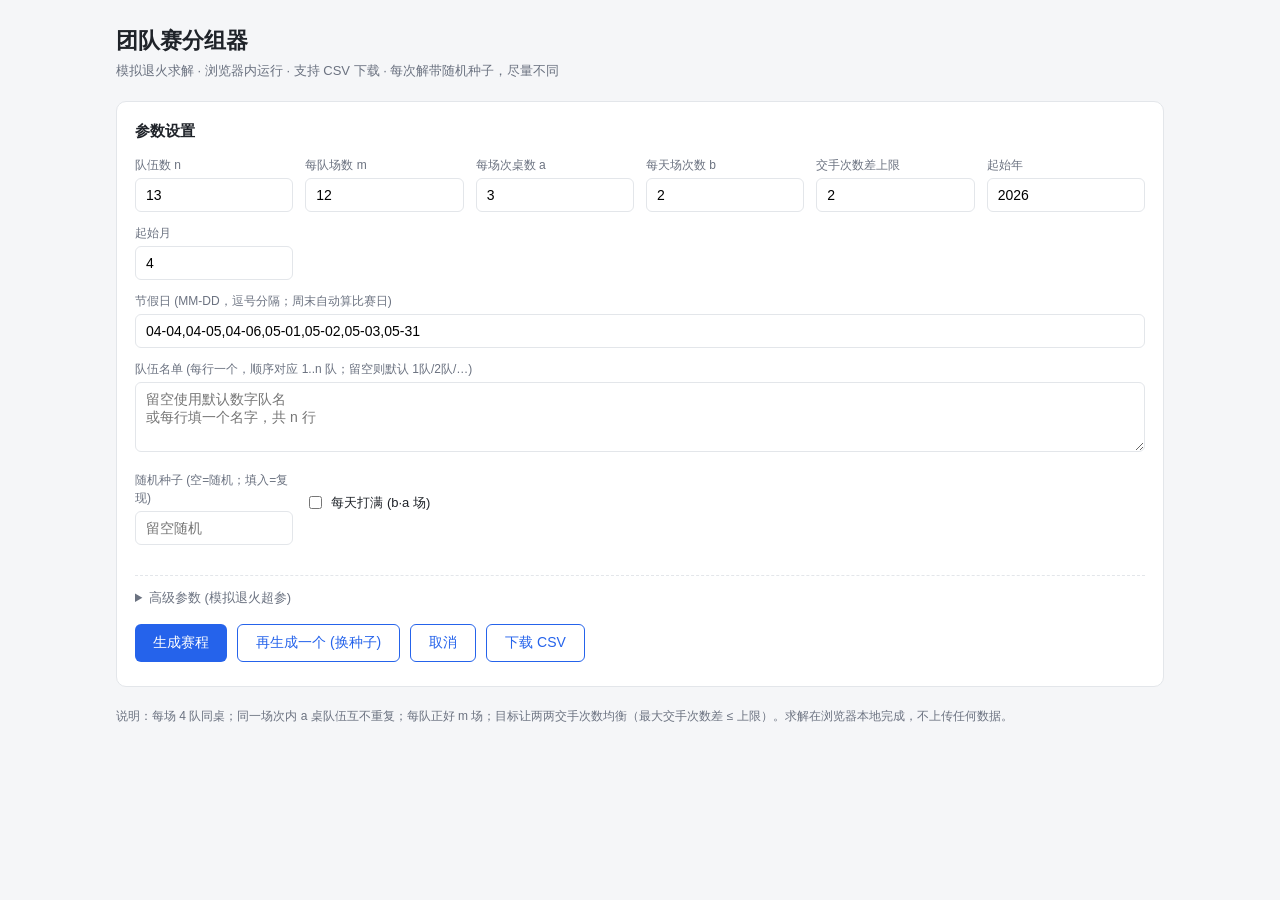
==== tools/scheduler/index.html @ 90d1fb9c "first commit" ====
<!DOCTYPE html>
<html lang="zh-CN">
<head>
<meta charset="UTF-8">
<meta name="viewport" content="width=device-width, initial-scale=1.0">
<title>团队赛分组器</title>
<style>
  :root {
    --bg: #f5f6f8; --card: #ffffff; --border: #e3e6ea; --text: #1f2329;
    --muted: #6b7280; --accent: #2563eb; --accent-d: #1d4ed8; --ok: #16a34a;
    --ok-bg: #dcfce7; --bad: #dc2626; --bad-bg: #fee2e2; --warn: #d97706;
    --warn-bg: #fef3c7; --radius: 10px;
  }
  * { box-sizing: border-box; }
  body { margin: 0; font-family: -apple-system, BlinkMacSystemFont, "Segoe UI", "PingFang SC", "Microsoft YaHei", sans-serif; background: var(--bg); color: var(--text); line-height: 1.5; }
  .wrap { max-width: 1080px; margin: 0 auto; padding: 24px 16px 64px; }
  h1 { font-size: 22px; margin: 0 0 4px; }
  .sub { color: var(--muted); font-size: 13px; margin-bottom: 20px; }
  .card { background: var(--card); border: 1px solid var(--border); border-radius: var(--radius); padding: 18px; margin-bottom: 16px; }
  .card h2 { font-size: 15px; margin: 0 0 14px; display: flex; align-items: center; gap: 8px; }
  .grid { display: grid; grid-template-columns: repeat(auto-fill, minmax(150px, 1fr)); gap: 12px; }
  label { display: block; font-size: 12px; color: var(--muted); margin-bottom: 4px; }
  input[type=number], input[type=text], textarea, select { width: 100%; padding: 8px 10px; border: 1px solid var(--border); border-radius: 6px; font-size: 14px; font-family: inherit; background: #fff; }
  textarea { resize: vertical; min-height: 70px; }
  input:focus, textarea:focus { outline: 2px solid var(--accent); outline-offset: -1px; border-color: var(--accent); }
  input.err { border-color: var(--bad); background: #fff5f5; }
  .hint { font-size: 11px; color: var(--muted); margin-top: 4px; }
  .err-msg { color: var(--bad); font-size: 12px; margin-top: 4px; min-height: 14px; }
  .full { grid-column: 1 / -1; }
  details { margin-top: 12px; border-top: 1px dashed var(--border); padding-top: 12px; }
  summary { cursor: pointer; font-size: 13px; color: var(--muted); user-select: none; }
  .btns { display: flex; gap: 10px; flex-wrap: wrap; margin-top: 16px; }
  button { padding: 9px 18px; border: none; border-radius: 6px; font-size: 14px; font-family: inherit; cursor: pointer; background: var(--accent); color: #fff; transition: background .15s; }
  button:hover:not(:disabled) { background: var(--accent-d); }
  button:disabled { background: #c5cad2; cursor: not-allowed; }
  button.ghost { background: #fff; color: var(--accent); border: 1px solid var(--accent); }
  button.ghost:hover:not(:disabled) { background: #eff4ff; }
  .progress { height: 8px; background: #eef0f3; border-radius: 4px; overflow: hidden; margin-top: 14px; display: none; }
  .progress.show { display: block; }
  .progress > div { height: 100%; width: 0%; background: var(--accent); transition: width .1s; }
  .progress-label { font-size: 12px; color: var(--muted); margin-top: 6px; }
  .quality { display: grid; grid-template-columns: repeat(auto-fill, minmax(140px, 1fr)); gap: 12px; }
  .stat { background: #fafbfc; border: 1px solid var(--border); border-radius: 8px; padding: 12px; }
  .stat .k { font-size: 12px; color: var(--muted); }
  .stat .v { font-size: 20px; font-weight: 600; margin-top: 2px; }
  .stat .v.sm { font-size: 15px; }
  .spread-card { grid-column: 1 / -1; display: flex; align-items: center; gap: 16px; padding: 16px; border-radius: 8px; }
  .spread-card.ok { background: var(--ok-bg); border: 1px solid #bbf7d0; }
  .spread-card.bad { background: var(--bad-bg); border: 1px solid #fecaca; }
  .spread-card .big { font-size: 34px; font-weight: 700; line-height: 1; }
  .spread-card .lbl { font-size: 13px; color: var(--muted); }
  .dist { font-size: 13px; line-height: 1.9; }
  .dist span { display: inline-block; background: #eef2ff; color: var(--accent-d); padding: 1px 8px; border-radius: 10px; margin: 2px 4px 2px 0; }
  .banner { padding: 10px 14px; border-radius: 8px; font-size: 13px; margin-bottom: 12px; }
  .banner.warn { background: var(--warn-bg); color: #92400e; border: 1px solid #fde68a; }
  .banner.err { background: var(--bad-bg); color: #991b1b; border: 1px solid #fecaca; }
  .banner.ok { background: var(--ok-bg); color: #166534; border: 1px solid #bbf7d0; }
  #preview { max-height: 520px; overflow: auto; }
  .day-card { border: 1px solid var(--border); border-radius: 8px; margin-bottom: 10px; overflow: hidden; }
  .day-card .dh { background: #f0f4ff; padding: 8px 12px; font-size: 13px; font-weight: 600; }
  table { border-collapse: collapse; width: 100%; font-size: 13px; }
  th, td { border: 1px solid var(--border); padding: 6px 10px; text-align: center; white-space: nowrap; }
  th { background: #fafbfc; font-weight: 600; color: var(--muted); }
  td.slot { background: #fafbfc; font-weight: 600; color: var(--muted); width: 64px; }
  .muted { color: var(--muted); }
  .seed-tag { font-family: ui-monospace, Consolas, monospace; background: #f0f4ff; padding: 2px 8px; border-radius: 6px; font-size: 13px; }
  .footer { color: var(--muted); font-size: 12px; margin-top: 20px; }
</style>
</head>
<body>
<div class="wrap">
  <h1>团队赛分组器</h1>
  <div class="sub">模拟退火求解 · 浏览器内运行 · 支持 CSV 下载 · 每次解带随机种子，尽量不同</div>

  <div class="card">
    <h2>参数设置</h2>
    <div class="grid">
      <div><label>队伍数 n</label><input type="number" id="n" value="13" min="4"></div>
      <div><label>每队场数 m</label><input type="number" id="m" value="12" min="0"></div>
      <div><label>每场次桌数 a</label><input type="number" id="a" value="3" min="1"></div>
      <div><label>每天场次数 b</label><input type="number" id="b" value="2" min="1"></div>
      <div><label>交手次数差上限</label><input type="number" id="x" value="2" min="0"></div>
      <div><label>起始年</label><input type="number" id="year" value="2026" min="2000"></div>
      <div><label>起始月</label><input type="number" id="month" value="4" min="1" max="12"></div>
      <div class="full"><label>节假日 (MM-DD，逗号分隔；周末自动算比赛日)</label><input type="text" id="holidays" value="04-04,04-05,04-06,05-01,05-02,05-03,05-31"></div>
      <div class="full"><label>队伍名单 (每行一个，顺序对应 1..n 队；留空则默认 1队/2队/…)</label><textarea id="names" placeholder="留空使用默认数字队名&#10;或每行填一个名字，共 n 行"></textarea></div>
      <div><label>随机种子 (空=随机；填入=复现)</label><input type="text" id="seed" placeholder="留空随机"></div>
      <div><label>&nbsp;</label><label style="display:flex;align-items:center;gap:6px;font-size:13px;color:var(--text);cursor:pointer"><input type="checkbox" id="full" style="width:auto"> 每天打满 (b·a 场)</label></div>
    </div>
    <div class="err-msg" id="validateErr"></div>

    <details>
      <summary>高级参数 (模拟退火超参)</summary>
      <div class="grid" style="margin-top:12px">
        <div><label>maxSteps</label><input type="number" id="maxSteps" value="60000" min="1000"></div>
        <div><label>initTemp</label><input type="number" id="initTemp" value="3.2" step="0.1"></div>
        <div><label>cooling</label><input type="number" id="cooling" value="0.99975" step="0.00005"></div>
        <div><label>restarts</label><input type="number" id="restarts" value="8" min="1"></div>
      </div>
    </details>

    <div class="btns">
      <button id="genBtn">生成赛程</button>
      <button id="regenBtn" class="ghost" disabled>再生成一个 (换种子)</button>
      <button id="cancelBtn" class="ghost" disabled>取消</button>
      <button id="dlBtn" class="ghost" disabled>下载 CSV</button>
    </div>
    <div class="progress" id="progress"><div id="progressBar"></div></div>
    <div class="progress-label" id="progressLabel"></div>
  </div>

  <div id="bannerHost"></div>

  <div class="card" id="qualityCard" style="display:none">
    <h2>解质量</h2>
    <div id="qualityBody"></div>
  </div>

  <div class="card" id="previewCard" style="display:none">
    <h2>赛程预览</h2>
    <div id="preview"></div>
  </div>

  <div class="footer">说明：每场 4 队同桌；同一场次内 a 桌队伍互不重复；每队正好 m 场；目标让两两交手次数均衡（最大交手次数差 ≤ 上限）。求解在浏览器本地完成，不上传任何数据。</div>
</div>

<!-- ============ Web Worker 源码（PRNG + SA 求解器 + 增量 pair_count） ============ -->
<script id="worker-src" type="javascript/worker">
"use strict";

// ---------- 可种子化 PRNG (mulberry32) ----------
function mulberry32(seed) {
  let a = seed >>> 0;
  return function () {
    a |= 0; a = (a + 0x6D2B79F5) | 0;
    let t = Math.imul(a ^ (a >>> 15), 1 | a);
    t = (t + Math.imul(t ^ (t >>> 7), 61 | t)) ^ t;
    return ((t ^ (t >>> 14)) >>> 0) / 4294967296;
  };
}
class Rng {
  constructor(seed) { this._r = mulberry32(seed); }
  next() { return this._r(); }
  int(n) { return Math.floor(this._r() * n); }          // [0, n)
  random() { return this._r(); }
  choice(arr) { return arr[this.int(arr.length)]; }
  shuffle(arr) {
    for (let i = arr.length - 1; i > 0; i--) {
      const j = this.int(i + 1);
      const tmp = arr[i]; arr[i] = arr[j]; arr[j] = tmp;
    }
    return arr;
  }
  // 从 [0,n) 中取 2 个不同整数
  sampleInt2(n) {
    const i = this.int(n);
    let j = this.int(n - 1);
    if (j >= i) j++;
    return [i, j];
  }
  // 带权有放回采样，返回数组
  choices(arr, weights, k) {
    let total = 0;
    for (let i = 0; i < weights.length; i++) total += weights[i];
    const out = [];
    for (let kk = 0; kk < k; kk++) {
      let r = this._r() * total;
      let idx = arr.length - 1;
      for (let j = 0; j < arr.length; j++) {
        r -= weights[j];
        if (r <= 0) { idx = j; break; }
      }
      out.push(arr[idx]);
    }
    return out;
  }
}

// ---------- 求解器 ----------
let cancelled = false;

function solve(params, post) {
  const n = params.n, m = params.m, a = params.a, b = params.b;
  const exactlyFullDays = !!params.exactlyFullDays;
  const pairDiffMax = params.pairDiffMax;
  const maxSteps = params.maxSteps, initTemp = params.initTemp;
  const cooling = params.cooling, restarts = params.restarts;
  const seed = params.seed >>> 0;

  // ---- 参数校验 ----
  if (n < 4) throw new Error("无解：n 必须 >= 4");
  if (m < 0) throw new Error("无解：m 不能为负");
  if (a <= 0) throw new Error("无解：a 必须 > 0");
  if (b < 1) throw new Error("无解：b 必须 >= 1");
  if (pairDiffMax < 0) throw new Error("无解：交手次数差上限不能为负");
  const nm = n * m;
  if (nm % 4 !== 0) throw new Error("无解：n*m=" + nm + " 不能被 4 整除（总人次须能凑成 4 队同桌）");
  const totalGames = Math.floor(nm / 4);
  const dayCapacity = b * a;
  if (exactlyFullDays && totalGames % dayCapacity !== 0)
    throw new Error("无解：要求每天打满时，总场次 " + totalGames + " 必须能被 b·a=" + dayCapacity + " 整除");

  // ---- 空赛程 ----
  if (totalGames === 0) {
    return { ok: true, result: { totalGames: 0, minDays: 0, dayCapacity, days: [] },
      spread: 0, minPair: 0, maxPair: 0, avgPair: 0, pairHist: {0: 0}, neverPlayed: [],
      perTeamCounts: new Array(n).fill(0), finalScore: 0, restartsUsed: 0, earlyStop: true, seed };
  }

  const rng = new Rng(seed);

  // ---- 场次容量规划（仅依赖 a，与 b 无关）----
  const fullSlots = Math.floor(totalGames / a);
  const tailGames = totalGames % a;
  const gamesPerSlot = [];
  for (let s = 0; s < fullSlots; s++) gamesPerSlot.push(a);
  if (tailGames > 0) gamesPerSlot.push(tailGames);
  const slotCount = gamesPerSlot.length;
  const slotTeamCounts = gamesPerSlot.map(g => 4 * g);

  const teams = []; for (let i = 0; i < n; i++) teams.push(i);
  const totalPairs = (n * (n - 1)) / 2;

  // ---- 增量 pair_count 状态 ----
  // pc: 平坦数组 n*n，仅用 i<j 处存该对交手次数
  // countFreq[c] = 交手次数恰为 c 的对数；据此 O(1)~O(spread) 维护 min/max
  let pc, countFreq, sq, minCount, maxCount, cfLenM;
  function resetState() {
    pc = new Int32Array(n * n);
    countFreq = new Int32Array(m + 2);
    cfLenM = countFreq.length - 1;
    countFreq[0] = totalPairs;
    sq = 0; minCount = 0; maxCount = 0;
  }
  function bump(idx, d) {
    const old = pc[idx];
    const neu = old + d;
    pc[idx] = neu;
    sq += neu * neu - old * old;
    countFreq[old]--;
    countFreq[neu]++;
    if (neu > maxCount) maxCount = neu;
    if (neu < minCount) minCount = neu;
    if (countFreq[old] === 0) {
      if (old === maxCount) { while (maxCount > 0 && countFreq[maxCount] === 0) maxCount--; }
      if (old === minCount) { while (minCount < cfLenM && countFreq[minCount] === 0) minCount++; }
    }
  }
  // 一桌 4 队的 6 个对（i<j），压入缓冲
  function pushTableDeltas(table, d) {
    const x0 = table[0], x1 = table[1], x2 = table[2], x3 = table[3];
    const ps = [
      [x0 < x1 ? x0 : x1, x0 < x1 ? x1 : x0],
      [x0 < x2 ? x0 : x2, x0 < x2 ? x2 : x0],
      [x0 < x3 ? x0 : x3, x0 < x3 ? x3 : x0],
      [x1 < x2 ? x1 : x2, x1 < x2 ? x2 : x1],
      [x1 < x3 ? x1 : x3, x1 < x3 ? x3 : x1],
      [x2 < x3 ? x2 : x3, x2 < x3 ? x3 : x2],
    ];
    for (let k = 0; k < 6; k++) {
      const i = ps[k][0], j = ps[k][1];
      DBUF[DLEN++] = i * n + j; DBUF[DLEN++] = d;
    }
  }
  // 复用的增量缓冲（idx, delta 交替）
  let DBUF = new Int32Array(2048);
  let DLEN = 0;
  function applyDeltas() { for (let i = 0; i < DLEN; i += 2) bump(DBUF[i], DBUF[i + 1]); }
  function revertDeltas() { for (let i = 0; i < DLEN; i += 2) bump(DBUF[i], -DBUF[i + 1]); }
  function score() {
    const spread = maxCount - minCount;
    const penalty = spread > pairDiffMax ? spread - pairDiffMax : 0;
    // 0 次对（从未交手）给予高权重惩罚，与硬约束 penalty 同量级，
    // 促使 SA 优先消除"从未交手"再优化交手均衡度。
    // countFreq[0] 即当前交手 0 次的对数，O(1) 可得。
    const zeroCount = countFreq[0];
    return penalty * 100000 + zeroCount * 100000 + spread * 1000 + sq;
  }

  function applyAllTables(slotGames) {
    for (let s = 0; s < slotCount; s++)
      for (let g = 0; g < slotGames[s].length; g++)
        pushTableDeltasAndBump(slotGames[s][g]);
  }
  function pushTableDeltasAndBump(table) { // 直接 bump（初始化用）
    const x0 = table[0], x1 = table[1], x2 = table[2], x3 = table[3];
    const ps = [
      [x0 < x1 ? x0 : x1, x0 < x1 ? x1 : x0],
      [x0 < x2 ? x0 : x2, x0 < x2 ? x2 : x0],
      [x0 < x3 ? x0 : x3, x0 < x3 ? x3 : x0],
      [x1 < x2 ? x1 : x2, x1 < x2 ? x2 : x1],
      [x1 < x3 ? x1 : x3, x1 < x3 ? x3 : x1],
      [x2 < x3 ? x2 : x3, x2 < x3 ? x3 : x2],
    ];
    for (let k = 0; k < 6; k++) bump(ps[k][0] * n + ps[k][1], 1);
  }

  function teamInSlot(t, s) {
    const games = slotGames[s];
    for (let g = 0; g < games.length; g++) {
      const tb = games[g];
      if (tb[0] === t || tb[1] === t || tb[2] === t || tb[3] === t) return true;
    }
    return false;
  }

  let slotGames; // 当前解（可变）

  // ---- 随机构造队伍-场次分配 ----
  // 策略：每队按"剩余容量大的场次优先"贪心选择（保证高受限场景可行），
  // 并以 35% 概率随机扰动（保留解多样性，SA 邻域进一步分化）。
  // 原 Python 版纯加权随机在大规模(如每队近填满所有场次)时极易卡死，此为鲁棒改进。
  function buildInitialSlotTeams() {
    for (let attempt = 0; attempt < 2000; attempt++) {
      const capacities = slotTeamCounts.slice();
      const sTeams = []; for (let s = 0; s < slotCount; s++) sTeams.push([]);
      const tSlots = []; for (let t = 0; t < n; t++) tSlots.push(new Set());
      const order = teams.slice(); rng.shuffle(order);
      let ok = true;
      for (let oi = 0; oi < n; oi++) {
        const t = order[oi];
        const picked = [];
        for (let k = 0; k < m; k++) {
          const candidates = [];
          for (let s = 0; s < slotCount; s++) {
            if (capacities[s] > 0 && !tSlots[t].has(s)) candidates.push(s);
          }
          if (candidates.length === 0) { ok = false; break; }
          // 容量大的场次优先（更易满足高受限分配），辅以随机扰动
          candidates.sort(function (s1, s2) { return capacities[s2] - capacities[s1]; });
          let s;
          if (rng.random() < 0.65) s = candidates[0];
          else s = candidates[rng.int(candidates.length)];
          capacities[s]--;
          tSlots[t].add(s);
          picked.push(s);
        }
        if (!ok) break;
        for (let pi = 0; pi < picked.length; pi++) sTeams[picked[pi]].push(t);
      }
      if (!ok) continue;
      let bad = false;
      for (let s = 0; s < slotCount; s++) if (capacities[s] !== 0 || sTeams[s].length !== slotTeamCounts[s]) { bad = true; break; }
      if (bad) continue;
      return sTeams;
    }
    return null;
  }
  function slotTeamsToGames(sTeams) {
    const sg = [];
    for (let s = 0; s < slotCount; s++) {
      const sh = sTeams[s].slice(); rng.shuffle(sh);
      const games = [];
      for (let i = 0; i < gamesPerSlot[s]; i++) games.push(sh.slice(4 * i, 4 * i + 4));
      sg.push(games);
    }
    return sg;
  }
  function deepCopy(sg) {
    const out = [];
    for (let s = 0; s < sg.length; s++) {
      const slot = sg[s], cs = [];
      for (let g = 0; g < slot.length; g++) cs.push(slot[g].slice());
      out.push(cs);
    }
    return out;
  }

  // ---- 邻域：返回 { commit } 并填充 DBUF/DLEN（增量已应用，拒绝时需 revert）----
  function propose() {
    DLEN = 0;
    const moveType = rng.random() < 0.55 ? 0 : 1;
    if (moveType === 0 && slotCount >= 2) {
      for (let tr = 0; tr < 80; tr++) {
        const p = rng.sampleInt2(slotCount);
        const s1 = p[0], s2 = p[1];
        const g1 = slotGames[s1].length, g2 = slotGames[s2].length;
        const ta1 = rng.int(g1), p1 = rng.int(4);
        const ta2 = rng.int(g2), p2 = rng.int(4);
        const x = slotGames[s1][ta1][p1];
        const y = slotGames[s2][ta2][p2];
        if (x === y) continue;
        if (teamInSlot(x, s2) || teamInSlot(y, s1)) continue;
        const newT1 = slotGames[s1][ta1].slice(); newT1[p1] = y;
        const newT2 = slotGames[s2][ta2].slice(); newT2[p2] = x;
        pushTableDeltas(slotGames[s1][ta1], -1);
        pushTableDeltas(slotGames[s2][ta2], -1);
        pushTableDeltas(newT1, 1);
        pushTableDeltas(newT2, 1);
        return { commit: () => { slotGames[s1][ta1] = newT1; slotGames[s2][ta2] = newT2; } };
      }
    }
    // 场次内重排
    const s = rng.int(slotCount);
    const oldTables = slotGames[s];
    const flat = [];
    for (let g = 0; g < oldTables.length; g++) flat.push(oldTables[g][0], oldTables[g][1], oldTables[g][2], oldTables[g][3]);
    rng.shuffle(flat);
    const newTables = [];
    for (let i = 0; i < gamesPerSlot[s]; i++) newTables.push(flat.slice(4 * i, 4 * i + 4));
    for (let g = 0; g < oldTables.length; g++) pushTableDeltas(oldTables[g], -1);
    for (let g = 0; g < newTables.length; g++) pushTableDeltas(newTables[g], 1);
    return { commit: () => { slotGames[s] = newTables; } };
  }

  // ---- 主循环 ----
  let overall = null; // { slotGames, score, min, max }
  let restartsUsed = 0;
  let earlyStop = false;

  for (let r = 0; r < restarts; r++) {
    restartsUsed = r + 1;
    const sTeams = buildInitialSlotTeams();
    if (!sTeams) continue;
    slotGames = slotTeamsToGames(sTeams);
    resetState();
    applyAllTables(slotGames);
    let curScore = score();
    let bestScore = curScore;
    let bestMin = minCount, bestMax = maxCount, bestZero = countFreq[0];
    let bestSG = deepCopy(slotGames);

    let temp = initTemp;
    for (let step = 0; step < maxSteps; step++) {
      const move = propose();
      const snapMin = minCount, snapMax = maxCount;
      applyDeltas();
      const newScore = score();
      const delta = newScore - curScore;
      if (delta <= 0 || (temp > 1e-12 && rng.random() < Math.exp(-delta / temp))) {
        move.commit();
        curScore = newScore;
        if (curScore < bestScore) {
          bestScore = curScore; bestMin = minCount; bestMax = maxCount; bestZero = countFreq[0]; bestSG = deepCopy(slotGames);
        }
      } else {
        revertDeltas();
        minCount = snapMin; maxCount = snapMax;
      }
      temp *= cooling;

      if ((step & 8191) === 0) {
        if (post) post.progress((r * maxSteps + step) / (restarts * maxSteps), maxCount - minCount);
        if (cancelled) return { aborted: true };
      }
      // 早停条件：spread 达标 且 不存在从未交手的对组
      if (maxCount - minCount <= pairDiffMax && countFreq[0] === 0) { earlyStop = true; break; }
    }
    if (!overall || bestScore < overall.score) overall = { slotGames: bestSG, score: bestScore, min: bestMin, max: bestMax, zero: bestZero };
    // restart 间早停：best 解 spread 达标 且 无 0 次对
    if (bestMax - bestMin <= pairDiffMax && bestZero === 0) { earlyStop = true; break; }
  }

  if (!overall) throw new Error("未找到可行初始排程，请尝试调整 n/m/a 参数");

  // ---- 由最优解重建统计与赛程 ----
  const bestSG = overall.slotGames;
  // 重算 pc/pairHist/neverPlayed/perTeamCounts
  const pcFinal = new Int32Array(n * n);
  const perTeam = new Int32Array(n);
  for (let s = 0; s < bestSG.length; s++) {
    for (let g = 0; g < bestSG[s].length; g++) {
      const tb = bestSG[s][g];
      perTeam[tb[0]]++; perTeam[tb[1]]++; perTeam[tb[2]]++; perTeam[tb[3]]++;
      const xs = [tb[0], tb[1], tb[2], tb[3]];
      for (let i = 0; i < 4; i++) for (let j = i + 1; j < 4; j++) {
        const lo = xs[i] < xs[j] ? xs[i] : xs[j], hi = xs[i] < xs[j] ? xs[j] : xs[i];
        pcFinal[lo * n + hi]++;
      }
    }
  }
  const hist = {};
  let minP = Infinity, maxP = -Infinity, sumP = 0, countP = 0;
  const neverPlayed = [];
  for (let i = 0; i < n; i++) {
    for (let j = i + 1; j < n; j++) {
      const c = pcFinal[i * n + j];
      hist[c] = (hist[c] || 0) + 1;
      if (c < minP) minP = c;
      if (c > maxP) maxP = c;
      sumP += c; countP++;
      if (c === 0) neverPlayed.push([i + 1, j + 1]);
    }
  }
  const spread = maxP - minP;
  // 最终判定：spread 达标 且 不存在从未交手的对组（0 次对）
  const ok = spread <= pairDiffMax && neverPlayed.length === 0;

  // ---- 转天结构（受 b 控制）----
  const flat = [];
  for (let s = 0; s < bestSG.length; s++) for (let g = 0; g < bestSG[s].length; g++) flat.push(bestSG[s][g]);
  const minDays = Math.ceil(totalGames / dayCapacity);
  const days = [];
  let idx = 0;
  for (let day = 1; day <= minDays; day++) {
    const today = flat.slice(idx, idx + dayCapacity);
    idx += today.length;
    const slots = [];
    for (let s = 0; s < b; s++) {
      const slotGamesDay = today.slice(s * a, s * a + a);
      // 转 1-based
      const g1 = [];
      for (let g = 0; g < slotGamesDay.length; g++) {
        const t = slotGamesDay[g];
        g1.push([t[0] + 1, t[1] + 1, t[2] + 1, t[3] + 1]);
      }
      slots.push(g1);
    }
    days.push({ day, slots });
  }

  return {
    ok,
    result: { totalGames, minDays, dayCapacity, days },
    spread, minPair: minP, maxPair: maxP, avgPair: sumP / countP,
    pairHist: hist, neverPlayed,
    perTeamCounts: Array.from(perTeam),
    finalScore: overall.score, restartsUsed, earlyStop, seed
  };
}

// ---------- Worker 入口 ----------
self.onmessage = function (e) {
  const msg = e.data;
  if (msg.type === "cancel") { cancelled = true; return; }
  if (msg.type === "run") {
    cancelled = false;
    try {
      const res = solve(msg.params, {
        progress: function (ratio, spread) { self.postMessage({ type: "progress", ratio: ratio, spread: spread }); }
      });
      if (res && res.aborted) { self.postMessage({ type: "cancelled" }); return; }
      self.postMessage({ type: "done", payload: res });
    } catch (err) {
      self.postMessage({ type: "error", message: err.message });
    }
  }
};
</script>

<!-- ============ 主线程：UI / 校验 / 渲染 / CSV 下载 ============ -->
<script>
"use strict";
(function () {
  const $ = (id) => document.getElementById(id);
  const ordMap = ["一", "二", "三", "四", "五", "六", "七", "八", "九", "十"];

  // ---------- 随机种子 ----------
  function randomSeed() {
    if (window.crypto && window.crypto.getRandomValues) {
      const arr = new Uint32Array(1);
      window.crypto.getRandomValues(arr);
      return arr[0];
    }
    return ((Date.now() ^ 0x5BF03635) >>> 0);
  }
  function parseSeed(s) {
    if (s == null) return null;
    s = String(s).trim();
    if (s === "") return null;
    // 支持十进制或 0x 十六进制
    let v = /^0x[0-9a-f]+$/i.test(s) ? parseInt(s, 16) : parseInt(s, 10);
    if (!isFinite(v) || isNaN(v)) return null;
    return v >>> 0;
  }

  // ---------- 队名 ----------
  function buildTeamNames(n, rawNames) {
    if (rawNames == null) {
      const arr = []; for (let i = 0; i < n; i++) arr.push((i + 1) + "队"); return arr;
    }
    return rawNames.slice();
  }
  function parseNames(text, n) {
    if (text == null) return null;
    text = text.trim();
    if (text === "") return null;
    const lines = text.split(/\r?\n/).map(l => l.trim()).filter(l => l !== "");
    if (lines.length !== n)
      throw new Error("名单行数 " + lines.length + " 与队伍数 " + n + " 不符（每行一个名字，顺序对应 1..n 队）");
    const seen = new Set();
    for (const l of lines) {
      if (seen.has(l)) throw new Error("名单存在重复名字：「" + l + "」");
      seen.add(l);
    }
    return lines;
  }

  // ---------- 日期生成 ----------
  function generateDates(numDays, startYear, startMonth, holidays) {
    if (numDays <= 0) return [];
    const set = new Set(holidays);
    const out = [];
    const d = new Date(startYear, startMonth - 1, 1);
    let guard = 0;
    while (out.length < numDays && guard < 366 * 20) {
      const mm = String(d.getMonth() + 1).padStart(2, "0");
      const dd = String(d.getDate()).padStart(2, "0");
      const mmdd = mm + "-" + dd;
      const dow = d.getDay();
      if (dow === 0 || dow === 6 || set.has(mmdd)) out.push(d.getFullYear() + "-" + mm + "-" + dd);
      d.setDate(d.getDate() + 1);
      guard++;
    }
    if (out.length < numDays) throw new Error("在起始日起 20 年内未能凑够 " + numDays + " 个比赛日，请检查节假日/起始月");
    return out;
  }

  // ---------- CSV ----------
  function csvCell(v) {
    if (v === "" || v == null) return "";
    const s = String(v);
    if (/[",\r\n]/.test(s)) return '"' + s.replace(/"/g, '""') + '"';
    return s;
  }
  function buildCsv(days, teamNames, dates, maxTables) {
    const lines = [];
    const header = ["日期"];
    for (let t = 0; t < maxTables; t++) {
      const name = t < ordMap.length ? "第" + ordMap[t] + "桌" : "第" + (t + 1) + "桌";
      header.push(name + "队伍1", name + "队伍2", name + "队伍3", name + "队伍4");
      if (t !== maxTables - 1) header.push("");
    }
    lines.push(header.map(csvCell).join(","));
    for (let d = 0; d < days.length; d++) {
      const date = dates[d] || "";
      for (let s = 0; s < days[d].slots.length; s++) {
        const games = days[d].slots[s];
        const row = [date];
        for (let t = 0; t < maxTables; t++) {
          if (t < games.length) {
            const g = games[t];
            row.push(teamNames[g[0] - 1], teamNames[g[1] - 1], teamNames[g[2] - 1], teamNames[g[3] - 1]);
          } else {
            row.push("", "", "", "");
          }
          if (t !== maxTables - 1) row.push("");
        }
        lines.push(row.map(csvCell).join(","));
      }
    }
    return lines.join("\r\n");
  }
  function downloadCsv(text, filename) {
    const blob = new Blob(["﻿" + text], { type: "text/csv;charset=utf-8;" });
    const url = URL.createObjectURL(blob);
    const a = document.createElement("a");
    a.href = url; a.download = filename;
    document.body.appendChild(a); a.click();
    document.body.removeChild(a);
    setTimeout(() => URL.revokeObjectURL(url), 1000);
  }

  // ---------- 输入读取与校验 ----------
  function readParams(allowRandomSeed) {
    const n = parseInt($("n").value, 10);
    const m = parseInt($("m").value, 10);
    const a = parseInt($("a").value, 10);
    const b = parseInt($("b").value, 10);
    const x = parseInt($("x").value, 10);
    const maxSteps = parseInt($("maxSteps").value, 10);
    const initTemp = parseFloat($("initTemp").value);
    const cooling = parseFloat($("cooling").value);
    const restarts = parseInt($("restarts").value, 10);
    const full = $("full").checked;
    const year = parseInt($("year").value, 10);
    const month = parseInt($("month").value, 10);
    const holidays = $("holidays").value.split(",").map(s => s.trim()).filter(s => s !== "");

    const errs = [];
    if (!(n >= 4)) errs.push("队伍数 n 需 ≥ 4");
    if (!(m >= 0)) errs.push("每队场数 m 需 ≥ 0");
    if (!(a >= 1)) errs.push("每场次桌数 a 需 ≥ 1");
    if (!(b >= 1)) errs.push("每天场次数 b 需 ≥ 1");
    if (!(x >= 0)) errs.push("交手次数差上限需 ≥ 0");
    if (n * m % 4 !== 0) errs.push("n·m=" + (n * m) + " 不能被 4 整除（总人次须能凑成 4 队同桌）");
    if (full && n * m / 4 % (b * a) !== 0) errs.push("开启“每天打满”时，总场次须能被 b·a=" + (b * a) + " 整除");
    if (!(maxSteps >= 1000)) errs.push("maxSteps 需 ≥ 1000");
    if (!(restarts >= 1)) errs.push("restarts 需 ≥ 1");
    if (!(initTemp > 0)) errs.push("initTemp 需 > 0");
    if (!(cooling > 0 && cooling < 1)) errs.push("cooling 需在 (0,1) 之间");

    let rawNames = null;
    try { rawNames = parseNames($("names").value, n); }
    catch (e) { errs.push(e.message); }

    let seed = parseSeed($("seed").value);
    if (seed == null && allowRandomSeed) seed = randomSeed();

    if (errs.length) return { errs };

    // 可行性警告（不阻断生成，仅提示）：pair 槽位不足时必然有队伍从未交手
    const warnings = [];
    if (n >= 4 && m > 0 && a >= 1) {
      const totalGames = Math.floor(n * m / 4);
      const pairSlots = totalGames * 6;
      const pairCount = (n * (n - 1)) / 2;
      if (pairSlots < pairCount) {
        warnings.push("提示：该参数下交手槽位(" + pairSlots + ")少于队伍对数(" + pairCount +
          ")，必有队伍从未交手，解将被判为不合格。建议增大 m 或减小 n。");
      }
    }

    return {
      params: { n, m, a, b, pairDiffMax: x, exactlyFullDays: full, maxSteps, initTemp, cooling, restarts, seed },
      meta: { year, month, holidays, rawNames, n },
      warnings
    };
  }

  function liveValidate() {
    const r = readParams(false);
    const el = $("validateErr");
    ["n", "m", "a", "b", "x", "maxSteps", "initTemp", "cooling", "restarts", "names"].forEach(id => $(id).classList.remove("err"));
    if (r.errs && r.errs.length) {
      el.textContent = "⚠ " + r.errs[0];
      el.style.color = "var(--bad)";
      $("genBtn").disabled = true;
    } else if (r.warnings && r.warnings.length) {
      el.textContent = "⚠ " + r.warnings[0];
      el.style.color = "var(--warn)";
      $("genBtn").disabled = false;
    } else {
      el.textContent = "";
      $("genBtn").disabled = false;
    }
  }

  // ---------- 自检 ----------
  function selfCheck(payload, n, m, a, b) {
    const errs = [];
    const days = payload.result.days;
    const teamCount = new Array(n + 1).fill(0);
    let total = 0;
    // 交手次数核对：必须预先把所有 n*(n-1)/2 对初始化为 0，
    // 否则从未交手(0 次)的对不会作为 key 出现，min 会被误算成 ≥1，
    // 与求解器(遍历全部对、含 0 次)报告的 minPair 不一致。
    const pairCalc = {};
    for (let i = 1; i <= n; i++) for (let j = i + 1; j <= n; j++) pairCalc[i + "_" + j] = 0;
    for (let d = 0; d < days.length; d++) {
      for (let s = 0; s < days[d].slots.length; s++) {
        const games = days[d].slots[s];
        if (games.length > a) errs.push("第 " + (d + 1) + " 天场次 " + (s + 1) + " 桌数 " + games.length + " > a=" + a);
        const used = new Set();
        for (let g = 0; g < games.length; g++) {
          const gm = games[g];
          total++;
          if (gm.length !== 4) { errs.push("第 " + (d + 1) + " 天场次 " + (s + 1) + " 桌 " + (g + 1) + " 队伍数非 4"); continue; }
          for (let k = 0; k < 4; k++) {
            const t = gm[k];
            if (t < 1 || t > n) { errs.push("队伍编号越界: " + t); continue; }
            if (used.has(t)) errs.push("第 " + (d + 1) + " 天场次 " + (s + 1) + " 同场次重复队伍 " + t);
            used.add(t);
            teamCount[t]++;
          }
          const sorted = gm.slice().sort((p, q) => p - q);
          for (let i = 0; i < 4; i++) for (let j = i + 1; j < 4; j++) {
            const key = sorted[i] + "_" + sorted[j];
            pairCalc[key] = (pairCalc[key] || 0) + 1;
          }
        }
      }
    }
    if (total !== payload.result.totalGames) errs.push("总场次不符: " + total + " vs " + payload.result.totalGames);
    for (let t = 1; t <= n; t++) if (teamCount[t] !== m) errs.push("队伍 " + t + " 场数 " + teamCount[t] + " ≠ m=" + m);
    // 交手差核对
    let mn = Infinity, mx = -Infinity;
    for (const k in pairCalc) { const c = pairCalc[k]; if (c < mn) mn = c; if (c > mx) mx = c; }
    if (Object.keys(pairCalc).length > 0 && (mn !== payload.minPair || mx !== payload.maxPair))
      errs.push("交手次数核对不一致: 计算 min=" + mn + " max=" + mx + "，求解器报告 min=" + payload.minPair + " max=" + payload.maxPair);
    return errs;
  }

  // ---------- 渲染 ----------
  function renderQuality(payload, n, m, a, b, x, checkErrs) {
    const ok = payload.ok;
    let html = "";
    html += '<div class="spread-card ' + (ok ? "ok" : "bad") + '">';
    html += '<div><div class="lbl">最大交手次数差 (max − min)</div><div class="big">' + payload.spread + '</div></div>';
    html += '<div><div class="lbl">目标上限</div><div style="font-size:22px;font-weight:600">' + x + '</div></div>';
    html += '<div><div class="lbl">状态</div><div style="font-size:16px;font-weight:600">' + (ok ? "✓ 达标" : "✗ 未达标") + '</div></div>';
    html += '<div style="margin-left:auto"><div class="lbl">本次种子</div><div class="seed-tag">' + payload.seed + '</div></div>';
    html += '</div>';

    html += '<div class="quality" style="margin-top:12px">';
    html += statBox("总场次", payload.result.totalGames);
    html += statBox("天数", payload.result.minDays);
    html += statBox("每天场次数 b", b);
    html += statBox("每场次桌数 a", a);
    html += statBox("交手 min", payload.minPair);
    html += statBox("交手 max", payload.maxPair);
    html += statBox("交手 avg", payload.avgPair.toFixed(3), true);
    html += statBox("从未交手对组", payload.neverPlayed.length);
    html += statBox("SA 收敛 score", payload.finalScore, true);
    html += statBox("实际 restarts", payload.restartsUsed + "/" + (parseInt($("restarts").value, 10)));
    html += statBox("是否早停", payload.earlyStop ? "是" : "否");
    html += '</div>';

    // 交手次数分布
    const histKeys = Object.keys(payload.pairHist).map(Number).sort((p, q) => p - q);
    let dist = '<div class="stat" style="grid-column:1/-1"><div class="k">交手次数分布（次数: 对数）</div><div class="dist" style="margin-top:6px">';
    for (const c of histKeys) dist += '<span>' + c + '次: ' + payload.pairHist[c] + '对</span>';
    dist += '</div></div>';
    html += '<div class="quality" style="margin-top:12px">' + dist + '</div>';

    if (payload.neverPlayed.length > 0) {
      const pairs = payload.neverPlayed.slice(0, 30).map(p => p[0] + "-" + p[1]).join("、");
      html += '<div class="stat" style="margin-top:12px"><div class="k">从未交手的对组（前 30，队号为 1..n）</div><div style="margin-top:4px;font-size:13px">' + pairs + (payload.neverPlayed.length > 30 ? " …" : "") + '</div></div>';
    }
    if (checkErrs && checkErrs.length) {
      html += '<div class="banner err" style="margin-top:12px">自检发现问题（不输出 CSV）：<br>' + checkErrs.map(e => "• " + e).join("<br>") + '</div>';
    } else {
      html += '<div class="banner ok" style="margin-top:12px">结构自检通过：每队 ' + m + ' 场、同场次无重复、交手次数统计一致。</div>';
    }
    $("qualityBody").innerHTML = html;
    $("qualityCard").style.display = "";
  }
  function statBox(k, v, sm) {
    return '<div class="stat"><div class="k">' + k + '</div><div class="v' + (sm ? " sm" : "") + '">' + v + '</div></div>';
  }

  function renderPreview(payload, teamNames) {
    const days = payload.result.days;
    let maxTables = 0;
    for (const d of days) for (const s of d.slots) if (s.length > maxTables) maxTables = s.length;
    let html = "";
    for (let d = 0; d < days.length; d++) {
      const day = days[d];
      html += '<div class="day-card"><div class="dh">第 ' + day.day + ' 天</div><table><tr><th>场次</th>';
      for (let t = 0; t < maxTables; t++) {
        const name = t < ordMap.length ? "第" + ordMap[t] + "桌" : "第" + (t + 1) + "桌";
        html += "<th>" + name + "</th>";
      }
      html += "</tr>";
      for (let s = 0; s < day.slots.length; s++) {
        html += '<tr><td class="slot">场次' + (s + 1) + "</td>";
        for (let t = 0; t < maxTables; t++) {
          if (t < day.slots[s].length) {
            const g = day.slots[s][t];
            html += "<td>" + g.map(idx => teamNames[idx - 1]).join("<br>") + "</td>";
          } else {
            html += '<td class="muted">—</td>';
          }
        }
        html += "</tr>";
      }
      html += "</table></div>";
    }
    $("preview").innerHTML = html;
    $("previewCard").style.display = "";
  }

  // ---------- Worker 管理 ----------
  let worker = null;
  let lastPayload = null;
  let lastMeta = null;

  function createWorker() {
    const code = $("worker-src").textContent;
    const blob = new Blob([code], { type: "application/javascript" });
    return new Worker(URL.createObjectURL(blob));
  }

  function run(forcedSeed) {
    liveValidate();
    if ($("genBtn").disabled) return;
    const r = readParams(true);
    if (r.errs) return;
    const { params, meta } = r;
    if (forcedSeed != null) { params.seed = forcedSeed >>> 0; $("seed").value = params.seed; }
    else { $("seed").value = params.seed; } // 显示本次随机种子

    $("bannerHost").innerHTML = "";
    $("qualityCard").style.display = "none";
    $("previewCard").style.display = "none";
    $("dlBtn").disabled = true;
    $("regenBtn").disabled = true;
    $("genBtn").disabled = true;
    $("cancelBtn").disabled = false;
    $("progress").classList.add("show");
    $("progressBar").style.width = "0%";
    $("progressLabel").textContent = "求解中…";

    if (worker) worker.terminate();
    worker = createWorker();
    worker.onmessage = (e) => {
      const msg = e.data;
      if (msg.type === "progress") {
        $("progressBar").style.width = (msg.ratio * 100).toFixed(1) + "%";
        $("progressLabel").textContent = "求解中… " + (msg.ratio * 100).toFixed(0) + "%（当前最大交手次数差 " + msg.spread + "）";
      } else if (msg.type === "done") {
        finishRun(msg.payload, meta, params);
      } else if (msg.type === "error") {
        $("progress").classList.remove("show");
        $("progressLabel").textContent = "";
        $("bannerHost").innerHTML = '<div class="banner err">求解出错：' + escapeHtml(msg.message) + "</div>";
        resetButtons();
      } else if (msg.type === "cancelled") {
        $("progress").classList.remove("show");
        $("progressLabel").textContent = "已取消。";
        resetButtons();
      }
    };
    worker.postMessage({ type: "run", params });
  }

  function finishRun(payload, meta, params) {
    $("progress").classList.remove("show");
    $("progressLabel").textContent = "";
    const teamNames = buildTeamNames(meta.n, meta.rawNames);
    const checkErrs = selfCheck(payload, meta.n, params.m, params.a, params.b);

    renderQuality(payload, meta.n, params.m, params.a, params.b, params.pairDiffMax, checkErrs);
    renderPreview(payload, teamNames);

    if (!payload.ok) {
      let msg;
      if (payload.neverPlayed.length > 0) {
        // 主因是存在从未交手的对组（0 次对）：放宽 x 上限无效，需让队伍有机会碰面
        msg = "未找到合格解：存在 " + payload.neverPlayed.length + " 对从未交手的队伍" +
          "（最大交手次数差 " + payload.spread + "，目标 ≤ " + params.pairDiffMax + "）。" +
          "该参数下队伍碰面机会不足，放宽上限无法解决。可尝试：增大每队场数 m、减小队伍数 n，" +
          "或增大 maxSteps/restarts。仍可下载当前最优解。";
      } else {
        msg = "未找到满足“最大交手次数差 ≤ " + params.pairDiffMax + "”的解（当前差值 " +
          payload.spread + "）。可尝试：放宽上限、增大 maxSteps/restarts，或调整 n/m/a/b。" +
          "仍可下载当前最优解。";
      }
      $("bannerHost").innerHTML = '<div class="banner warn">' + msg + "</div>";
    }

    lastPayload = payload;
    lastMeta = meta;
    lastParams = params;
    $("dlBtn").disabled = checkErrs.length > 0;
    $("regenBtn").disabled = false;
    resetButtons();
  }

  function resetButtons() {
    $("genBtn").disabled = false;
    $("cancelBtn").disabled = true;
  }

  function escapeHtml(s) {
    return String(s).replace(/[&<>"']/g, c => ({ "&": "&amp;", "<": "&lt;", ">": "&gt;", '"': "&quot;", "'": "&#39;" }[c]));
  }

  let lastParams = null;

  // ---------- 事件绑定 ----------
  $("genBtn").addEventListener("click", () => run());
  $("regenBtn").addEventListener("click", () => {
    // 换新随机种子再跑
    $("seed").value = "";
    run();
  });
  $("cancelBtn").addEventListener("click", () => {
    if (worker) worker.postMessage({ type: "cancel" });
  });
  $("dlBtn").addEventListener("click", () => {
    if (!lastPayload) return;
    const meta = lastMeta, params = lastParams;
    const teamNames = buildTeamNames(meta.n, meta.rawNames);
    let maxTables = 0;
    for (const d of lastPayload.result.days) for (const s of d.slots) if (s.length > maxTables) maxTables = s.length;
    let dates;
    try { dates = generateDates(lastPayload.result.minDays, meta.year, meta.month, meta.holidays); }
    catch (e) { $("bannerHost").innerHTML = '<div class="banner err">日期生成失败：' + escapeHtml(e.message) + "</div>"; return; }
    const csv = buildCsv(lastPayload.result.days, teamNames, dates, maxTables);
    const fname = "schedule_seed" + lastPayload.seed + ".csv";
    downloadCsv(csv, fname);
  });

  ["n", "m", "a", "b", "x", "maxSteps", "initTemp", "cooling", "restarts", "names", "full"].forEach(id => {
    $(id).addEventListener("input", liveValidate);
    $(id).addEventListener("change", liveValidate);
  });

  liveValidate();
})();
</script>
</body>
</html>
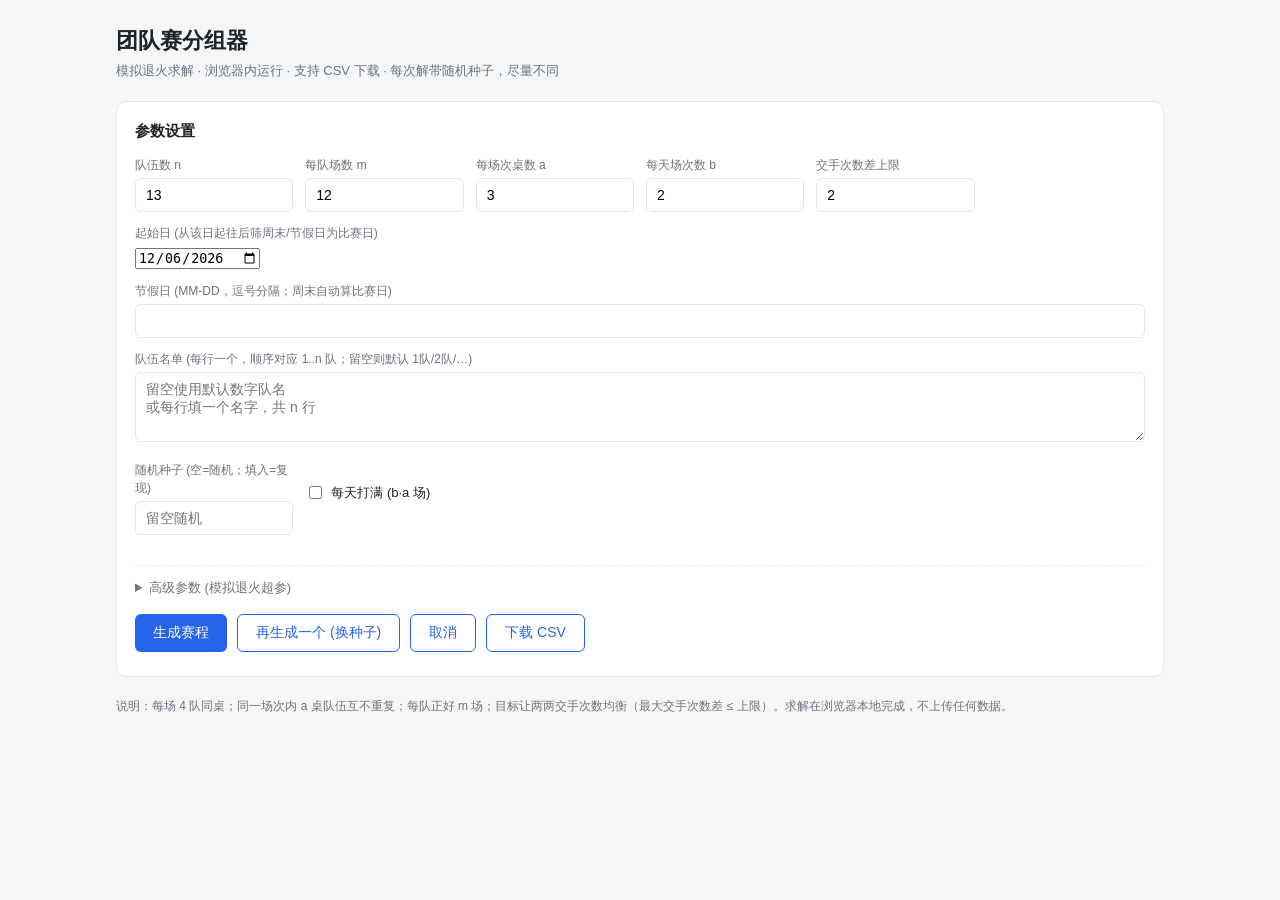
==== commit 8bd6d9be: "优化分组器页面" ====
--- a/tools/scheduler/index.html
+++ b/tools/scheduler/index.html
@@ -80,9 +80,8 @@
       <div><label>每场次桌数 a</label><input type="number" id="a" value="3" min="1"></div>
       <div><label>每天场次数 b</label><input type="number" id="b" value="2" min="1"></div>
       <div><label>交手次数差上限</label><input type="number" id="x" value="2" min="0"></div>
-      <div><label>起始年</label><input type="number" id="year" value="2026" min="2000"></div>
-      <div><label>起始月</label><input type="number" id="month" value="4" min="1" max="12"></div>
-      <div class="full"><label>节假日 (MM-DD，逗号分隔；周末自动算比赛日)</label><input type="text" id="holidays" value="04-04,04-05,04-06,05-01,05-02,05-03,05-31"></div>
+      <div class="full"><label>起始日 (从该日起往后筛周末/节假日为比赛日)</label><input type="date" id="startDay"></div>
+      <div class="full"><label>节假日 (MM-DD，逗号分隔；周末自动算比赛日)</label><input type="text" id="holidays" value=""></div>
       <div class="full"><label>队伍名单 (每行一个，顺序对应 1..n 队；留空则默认 1队/2队/…)</label><textarea id="names" placeholder="留空使用默认数字队名&#10;或每行填一个名字，共 n 行"></textarea></div>
       <div><label>随机种子 (空=随机；填入=复现)</label><input type="text" id="seed" placeholder="留空随机"></div>
       <div><label>&nbsp;</label><label style="display:flex;align-items:center;gap:6px;font-size:13px;color:var(--text);cursor:pointer"><input type="checkbox" id="full" style="width:auto"> 每天打满 (b·a 场)</label></div>
@@ -587,11 +586,19 @@
   }
 
   // ---------- 日期生成 ----------
-  function generateDates(numDays, startYear, startMonth, holidays) {
+  // startDay: "YYYY-MM-DD"。从该日起（含）往后筛周末或节假日作为比赛日。
+  function generateDates(numDays, startDay, holidays) {
     if (numDays <= 0) return [];
     const set = new Set(holidays);
     const out = [];
-    const d = new Date(startYear, startMonth - 1, 1);
+    const parts = String(startDay).split("-").map(s => parseInt(s, 10));
+    if (parts.length !== 3 || parts.some(n => !isFinite(n) || isNaN(n))) {
+      throw new Error("起始日格式无效，应为 YYYY-MM-DD");
+    }
+    const d = new Date(parts[0], parts[1] - 1, parts[2]);
+    if (d.getFullYear() !== parts[0] || d.getMonth() !== parts[1] - 1 || d.getDate() !== parts[2]) {
+      throw new Error("起始日非法（如 2 月 30 日），请改正");
+    }
     let guard = 0;
     while (out.length < numDays && guard < 366 * 20) {
       const mm = String(d.getMonth() + 1).padStart(2, "0");
@@ -602,7 +609,7 @@
       d.setDate(d.getDate() + 1);
       guard++;
     }
-    if (out.length < numDays) throw new Error("在起始日起 20 年内未能凑够 " + numDays + " 个比赛日，请检查节假日/起始月");
+    if (out.length < numDays) throw new Error("在起始日起 20 年内未能凑够 " + numDays + " 个比赛日，请检查节假日/起始日");
     return out;
   }
 
@@ -663,8 +670,7 @@
     const cooling = parseFloat($("cooling").value);
     const restarts = parseInt($("restarts").value, 10);
     const full = $("full").checked;
-    const year = parseInt($("year").value, 10);
-    const month = parseInt($("month").value, 10);
+    const startDay = $("startDay").value; // "YYYY-MM-DD" 或空
     const holidays = $("holidays").value.split(",").map(s => s.trim()).filter(s => s !== "");
 
     const errs = [];
@@ -679,6 +685,7 @@
     if (!(restarts >= 1)) errs.push("restarts 需 ≥ 1");
     if (!(initTemp > 0)) errs.push("initTemp 需 > 0");
     if (!(cooling > 0 && cooling < 1)) errs.push("cooling 需在 (0,1) 之间");
+    if (!startDay) errs.push("请选择起始日");
 
     let rawNames = null;
     try { rawNames = parseNames($("names").value, n); }
@@ -703,7 +710,7 @@
 
     return {
       params: { n, m, a, b, pairDiffMax: x, exactlyFullDays: full, maxSteps, initTemp, cooling, restarts, seed },
-      meta: { year, month, holidays, rawNames, n },
+      meta: { startDay, holidays, rawNames, n },
       warnings
     };
   }
@@ -965,17 +972,26 @@
     let maxTables = 0;
     for (const d of lastPayload.result.days) for (const s of d.slots) if (s.length > maxTables) maxTables = s.length;
     let dates;
-    try { dates = generateDates(lastPayload.result.minDays, meta.year, meta.month, meta.holidays); }
+    try { dates = generateDates(lastPayload.result.minDays, meta.startDay, meta.holidays); }
     catch (e) { $("bannerHost").innerHTML = '<div class="banner err">日期生成失败：' + escapeHtml(e.message) + "</div>"; return; }
     const csv = buildCsv(lastPayload.result.days, teamNames, dates, maxTables);
     const fname = "schedule_seed" + lastPayload.seed + ".csv";
     downloadCsv(csv, fname);
   });
 
-  ["n", "m", "a", "b", "x", "maxSteps", "initTemp", "cooling", "restarts", "names", "full"].forEach(id => {
+  ["n", "m", "a", "b", "x", "maxSteps", "initTemp", "cooling", "restarts", "names", "full", "startDay"].forEach(id => {
     $(id).addEventListener("input", liveValidate);
     $(id).addEventListener("change", liveValidate);
   });
+
+  // 默认起始日 = 今天（本地时区，YYYY-MM-DD）
+  (function setDefaultStartDay() {
+    const t = new Date();
+    const y = t.getFullYear();
+    const mo = String(t.getMonth() + 1).padStart(2, "0");
+    const da = String(t.getDate()).padStart(2, "0");
+    $("startDay").value = y + "-" + mo + "-" + da;
+  })();
 
   liveValidate();
 })();
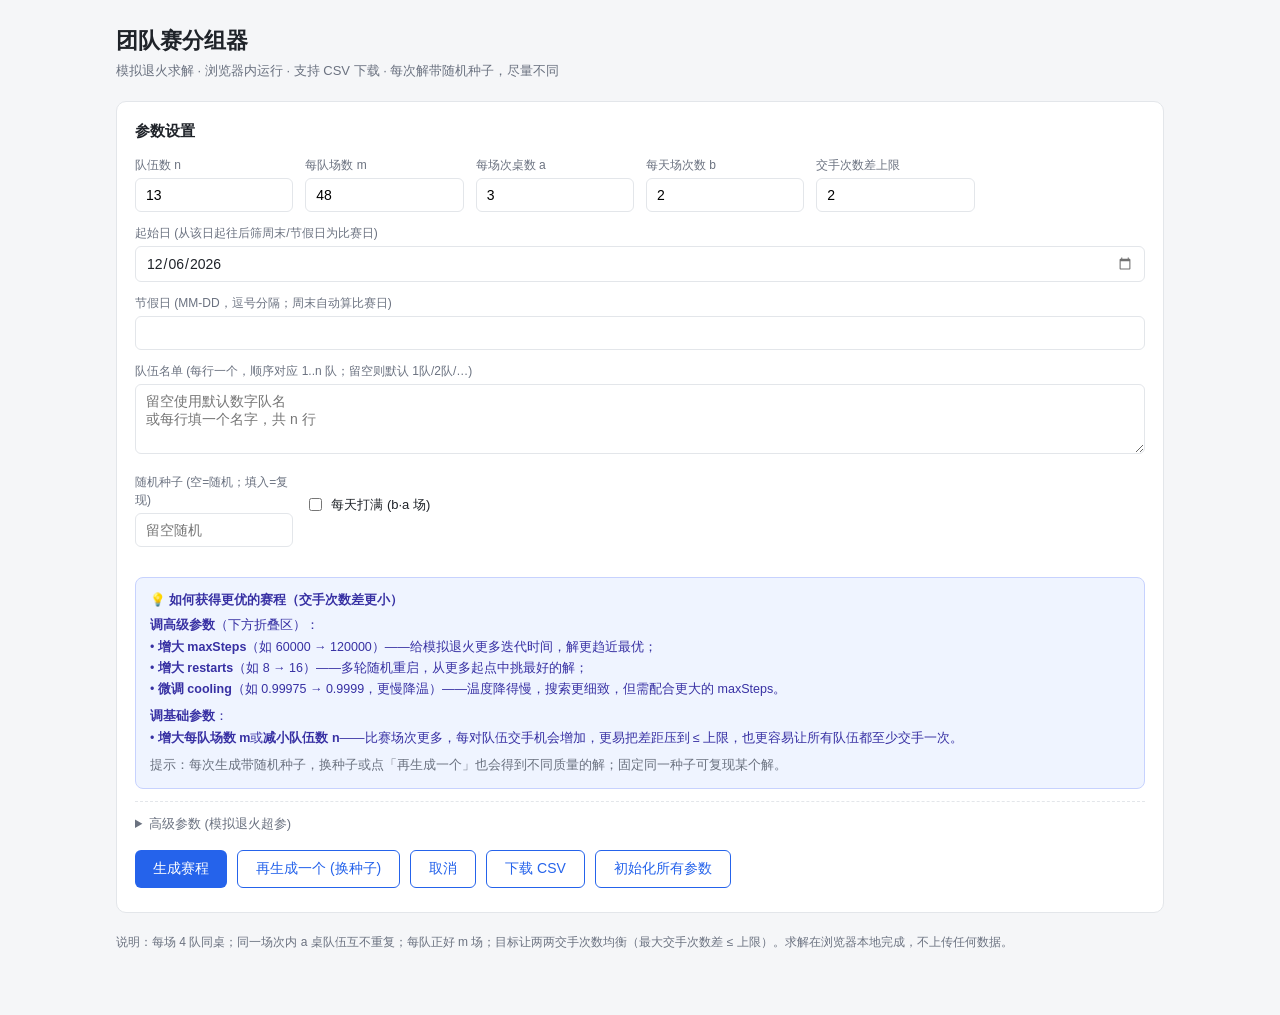
==== commit b867893a: "调整初始参数，数据持久化" ====
--- a/tools/scheduler/index.html
+++ b/tools/scheduler/index.html
@@ -20,7 +20,10 @@
   .card h2 { font-size: 15px; margin: 0 0 14px; display: flex; align-items: center; gap: 8px; }
   .grid { display: grid; grid-template-columns: repeat(auto-fill, minmax(150px, 1fr)); gap: 12px; }
   label { display: block; font-size: 12px; color: var(--muted); margin-bottom: 4px; }
-  input[type=number], input[type=text], textarea, select { width: 100%; padding: 8px 10px; border: 1px solid var(--border); border-radius: 6px; font-size: 14px; font-family: inherit; background: #fff; }
+  input[type=number], input[type=text], input[type=date], textarea, select { width: 100%; padding: 8px 10px; border: 1px solid var(--border); border-radius: 6px; font-size: 14px; font-family: inherit; background: #fff; }
+  input[type=date] { color: var(--text); }
+  input[type=date]::-webkit-calendar-picker-indicator { cursor: pointer; opacity: .55; }
+  input[type=date]::-webkit-calendar-picker-indicator:hover { opacity: 1; }
   textarea { resize: vertical; min-height: 70px; }
   input:focus, textarea:focus { outline: 2px solid var(--accent); outline-offset: -1px; border-color: var(--accent); }
   input.err { border-color: var(--bad); background: #fff5f5; }
@@ -76,7 +79,7 @@
     <h2>参数设置</h2>
     <div class="grid">
       <div><label>队伍数 n</label><input type="number" id="n" value="13" min="4"></div>
-      <div><label>每队场数 m</label><input type="number" id="m" value="12" min="0"></div>
+      <div><label>每队场数 m</label><input type="number" id="m" value="48" min="0"></div>
       <div><label>每场次桌数 a</label><input type="number" id="a" value="3" min="1"></div>
       <div><label>每天场次数 b</label><input type="number" id="b" value="2" min="1"></div>
       <div><label>交手次数差上限</label><input type="number" id="x" value="2" min="0"></div>
@@ -88,13 +91,24 @@
     </div>
     <div class="err-msg" id="validateErr"></div>
 
+    <div style="background:#eff4ff;border:1px solid #c7d2fe;border-radius:8px;padding:12px 14px;margin-top:12px;font-size:12.5px;color:#3730a3;line-height:1.7">
+      <div style="font-weight:600;margin-bottom:4px">💡 如何获得更优的赛程（交手次数差更小）</div>
+      <div><b>调高级参数</b>（下方折叠区）：</div>
+      <div>• <b>增大 maxSteps</b>（如 60000 → 120000）——给模拟退火更多迭代时间，解更趋近最优；</div>
+      <div>• <b>增大 restarts</b>（如 8 → 16）——多轮随机重启，从更多起点中挑最好的解；</div>
+      <div>• <b>微调 cooling</b>（如 0.99975 → 0.9999，更慢降温）——温度降得慢，搜索更细致，但需配合更大的 maxSteps。</div>
+      <div style="margin-top:6px"><b>调基础参数</b>：</div>
+      <div>• <b>增大每队场数 m</b>或<b>减小队伍数 n</b>——比赛场次更多，每对队伍交手机会增加，更易把差距压到 ≤ 上限，也更容易让所有队伍都至少交手一次。</div>
+      <div style="margin-top:6px;color:#6b7280">提示：每次生成带随机种子，换种子或点「再生成一个」也会得到不同质量的解；固定同一种子可复现某个解。</div>
+    </div>
+
     <details>
       <summary>高级参数 (模拟退火超参)</summary>
       <div class="grid" style="margin-top:12px">
-        <div><label>maxSteps</label><input type="number" id="maxSteps" value="60000" min="1000"></div>
-        <div><label>initTemp</label><input type="number" id="initTemp" value="3.2" step="0.1"></div>
-        <div><label>cooling</label><input type="number" id="cooling" value="0.99975" step="0.00005"></div>
-        <div><label>restarts</label><input type="number" id="restarts" value="8" min="1"></div>
+        <div><label>maxSteps（最大迭代轮次）</label><input type="number" id="maxSteps" value="240000" min="1000"></div>
+        <div><label>initTemp（起始温度）</label><input type="number" id="initTemp" value="30" step="0.1"></div>
+        <div><label>cooling（降温系数）</label><input type="number" id="cooling" value="0.99975" step="0.00005"></div>
+        <div><label>restarts（重试次数）</label><input type="number" id="restarts" value="8" min="1"></div>
       </div>
     </details>
 
@@ -103,6 +117,7 @@
       <button id="regenBtn" class="ghost" disabled>再生成一个 (换种子)</button>
       <button id="cancelBtn" class="ghost" disabled>取消</button>
       <button id="dlBtn" class="ghost" disabled>下载 CSV</button>
+      <button id="resetBtn" class="ghost">初始化所有参数</button>
     </div>
     <div class="progress" id="progress"><div id="progressBar"></div></div>
     <div class="progress-label" id="progressLabel"></div>
@@ -656,6 +671,73 @@
     document.body.appendChild(a); a.click();
     document.body.removeChild(a);
     setTimeout(() => URL.revokeObjectURL(url), 1000);
+  }
+
+  // ---------- 输入持久化 (localStorage) ----------
+  // 需持久化的输入 id 列表（含基础参数 + 高级参数）
+  const PERSIST_IDS = ["n", "m", "a", "b", "x", "startDay", "holidays", "names", "seed", "full", "maxSteps", "initTemp", "cooling", "restarts"];
+  const STORAGE_KEY = "match_scheduler_inputs_v1";
+
+  // 各字段的默认值：直接读取 HTML 初始属性（input/textarea 读 defaultValue，
+  // checkbox 读 defaultChecked），避免与 HTML 里的 value 漂移。
+  // 注意：startDay/seed 在 HTML 中无 value 属性，默认为 ""，
+  // 由 loadInputs()/resetInputs() 兜底为今天 / 留空随机。
+  function defaultValues() {
+    const v = {};
+    for (const id of PERSIST_IDS) {
+      const el = $(id);
+      if (!el) { v[id] = ""; continue; }
+      v[id] = el.type === "checkbox" ? el.defaultChecked : el.defaultValue;
+    }
+    return v;
+  }
+
+  function saveInputs() {
+    try {
+      const data = {};
+      for (const id of PERSIST_IDS) {
+        const el = $(id);
+        if (!el) continue;
+        if (el.type === "checkbox") data[id] = el.checked;
+        else data[id] = el.value;
+      }
+      localStorage.setItem(STORAGE_KEY, JSON.stringify(data));
+    } catch (e) { /* 配额/隐私模式失败时静默忽略 */ }
+  }
+
+  function loadInputs() {
+    let data = null;
+    try { data = JSON.parse(localStorage.getItem(STORAGE_KEY)); } catch (e) { data = null; }
+    const defs = defaultValues();
+    for (const id of PERSIST_IDS) {
+      const el = $(id);
+      if (!el) continue;
+      let v = (data && data[id] !== undefined && data[id] !== null) ? data[id] : defs[id];
+      if (id === "startDay" && v === "") v = todayStr(); // 兜底：今天
+      if (el.type === "checkbox") el.checked = !!v;
+      else el.value = v;
+    }
+  }
+
+  function resetInputs() {
+    const defs = defaultValues();
+    defs.startDay = todayStr();
+    for (const id of PERSIST_IDS) {
+      const el = $(id);
+      if (!el) continue;
+      if (el.type === "checkbox") el.checked = defs[id];
+      else el.value = defs[id];
+    }
+    saveInputs();
+    liveValidate();
+  }
+
+  function todayStr() {
+    const t = new Date();
+    const y = t.getFullYear();
+    const mo = String(t.getMonth() + 1).padStart(2, "0");
+    const da = String(t.getDate()).padStart(2, "0");
+    return y + "-" + mo + "-" + da;
   }
 
   // ---------- 输入读取与校验 ----------
@@ -794,9 +876,9 @@
     html += statBox("天数", payload.result.minDays);
     html += statBox("每天场次数 b", b);
     html += statBox("每场次桌数 a", a);
-    html += statBox("交手 min", payload.minPair);
-    html += statBox("交手 max", payload.maxPair);
-    html += statBox("交手 avg", payload.avgPair.toFixed(3), true);
+    html += statBox("最多交手次数 min", payload.minPair);
+    html += statBox("最少交手次数 max", payload.maxPair);
+    html += statBox("平均交手次数 avg", payload.avgPair.toFixed(3), true);
     html += statBox("从未交手对组", payload.neverPlayed.length);
     html += statBox("SA 收敛 score", payload.finalScore, true);
     html += statBox("实际 restarts", payload.restartsUsed + "/" + (parseInt($("restarts").value, 10)));
@@ -980,19 +1062,19 @@
   });
 
   ["n", "m", "a", "b", "x", "maxSteps", "initTemp", "cooling", "restarts", "names", "full", "startDay"].forEach(id => {
-    $(id).addEventListener("input", liveValidate);
-    $(id).addEventListener("change", liveValidate);
+    $(id).addEventListener("input", () => { liveValidate(); saveInputs(); });
+    $(id).addEventListener("change", () => { liveValidate(); saveInputs(); });
   });
-
-  // 默认起始日 = 今天（本地时区，YYYY-MM-DD）
-  (function setDefaultStartDay() {
-    const t = new Date();
-    const y = t.getFullYear();
-    const mo = String(t.getMonth() + 1).padStart(2, "0");
-    const da = String(t.getDate()).padStart(2, "0");
-    $("startDay").value = y + "-" + mo + "-" + da;
-  })();
-
+  $("holidays").addEventListener("input", saveInputs);
+  $("seed").addEventListener("input", saveInputs);
+
+  // 重置所有参数到默认值
+  $("resetBtn").addEventListener("click", () => {
+    if (confirm("确定要把所有参数（含高级参数）初始化为默认值吗？")) resetInputs();
+  });
+
+  // 页面加载：先恢复持久化的输入，再触发校验
+  loadInputs();
   liveValidate();
 })();
 </script>
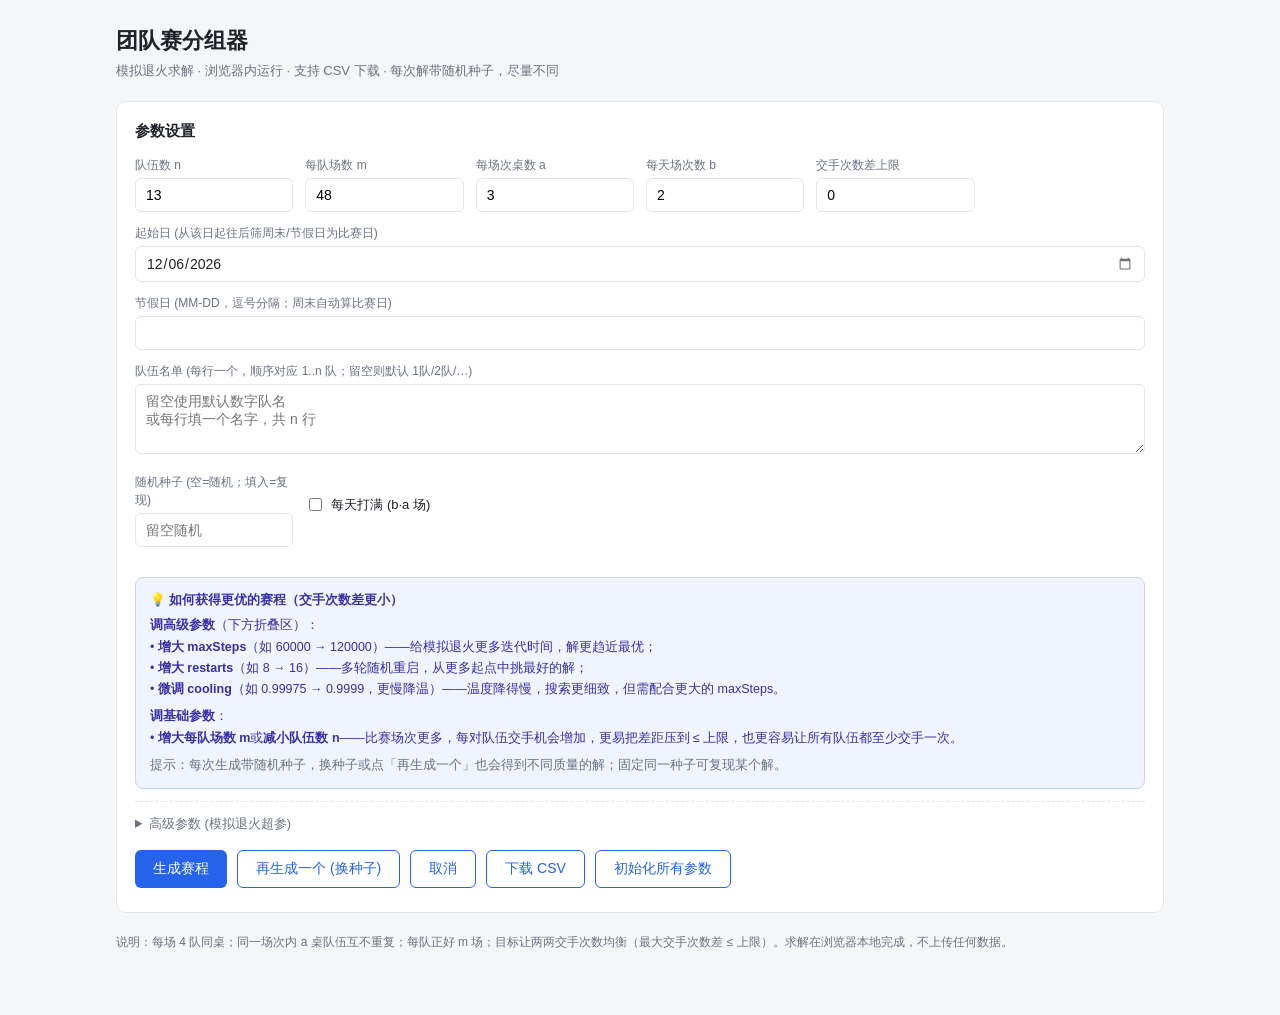
==== commit 48b05b72: "调整初始参数" ====
--- a/tools/scheduler/index.html
+++ b/tools/scheduler/index.html
@@ -82,7 +82,7 @@
       <div><label>每队场数 m</label><input type="number" id="m" value="48" min="0"></div>
       <div><label>每场次桌数 a</label><input type="number" id="a" value="3" min="1"></div>
       <div><label>每天场次数 b</label><input type="number" id="b" value="2" min="1"></div>
-      <div><label>交手次数差上限</label><input type="number" id="x" value="2" min="0"></div>
+      <div><label>交手次数差上限</label><input type="number" id="x" value="0" min="0"></div>
       <div class="full"><label>起始日 (从该日起往后筛周末/节假日为比赛日)</label><input type="date" id="startDay"></div>
       <div class="full"><label>节假日 (MM-DD，逗号分隔；周末自动算比赛日)</label><input type="text" id="holidays" value=""></div>
       <div class="full"><label>队伍名单 (每行一个，顺序对应 1..n 队；留空则默认 1队/2队/…)</label><textarea id="names" placeholder="留空使用默认数字队名&#10;或每行填一个名字，共 n 行"></textarea></div>
